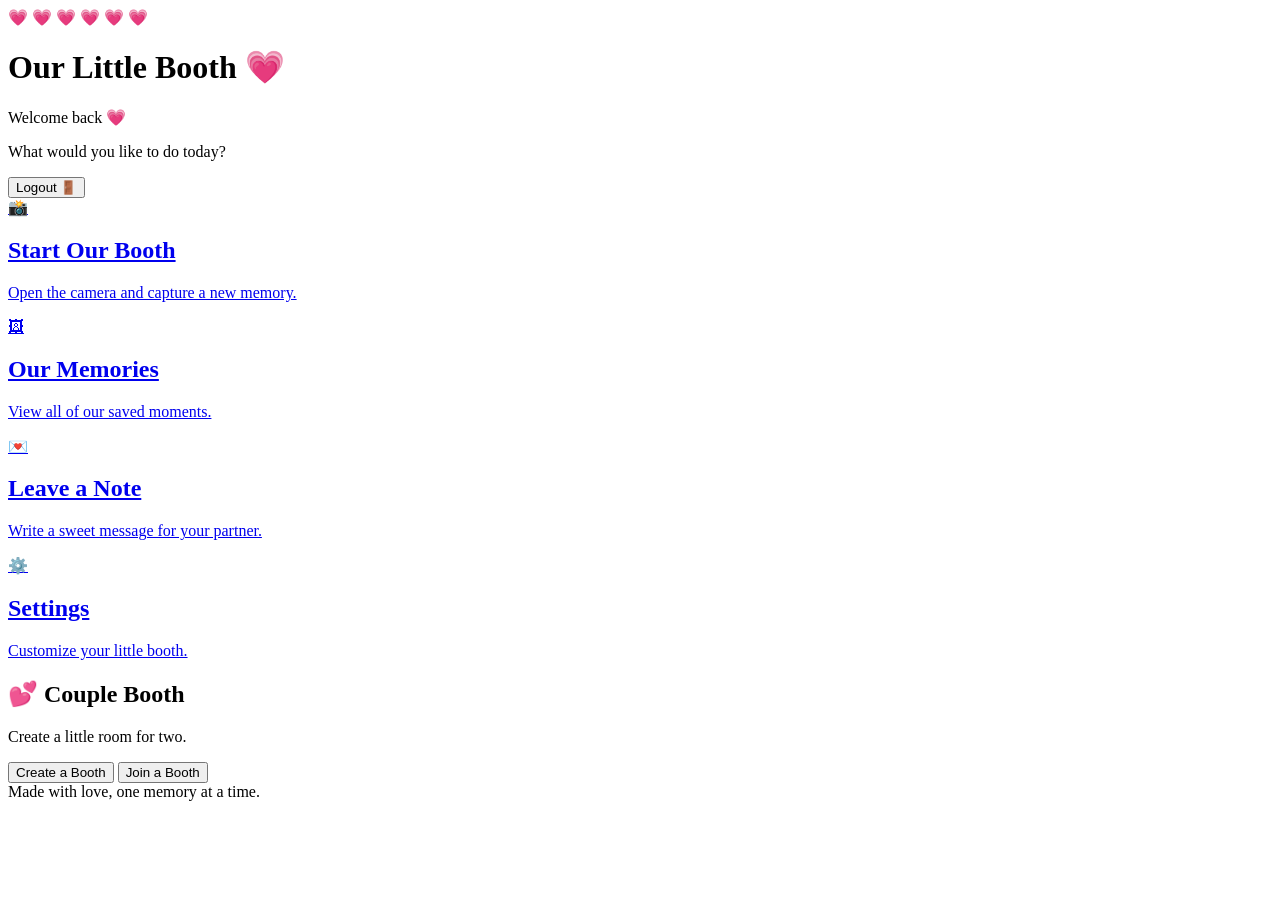
==== home.html @ 0049bf6f "Add files via upload" ====
<!DOCTYPE html>
<html lang="en">
<head>
  <meta charset="UTF-8">
  <meta name="viewport" content="width=device-width, initial-scale=1.0">
  <title>Home 💗 | Our Little Booth</title>

  <!-- js/supabase.js must load before this gate check runs — it
       provides requireAuth(), which sends you to login.html if you're
       not signed in. Runs as early as possible, before the page paints. -->
  <script src="js/supabase.js"></script>
  <script>
    requireAuth();
  </script>

  <!-- Applies saved Appearance/Experience settings before the page paints,
       so there's no flash of the default theme/animations on load. -->
  <script>
    (function () {
      var theme = localStorage.getItem("olbTheme");
      if (theme === "lavender") document.documentElement.setAttribute("data-theme", "lavender");

      var animations = localStorage.getItem("olbAnimations");
      if (animations === "off") document.documentElement.setAttribute("data-animations", "off");
    })();
  </script>

  <!-- Google Fonts: Poppins for headings, Nunito for body text -->
  <link rel="preconnect" href="https://fonts.googleapis.com">
  <link href="https://fonts.googleapis.com/css2?family=Nunito:wght@400;600&family=Poppins:wght@600;700&display=swap" rel="stylesheet">

  <link rel="stylesheet" href="css/style.css">
</head>
<body>

  <!-- Floating heart decorations, purely CSS-animated -->
  <span class="heart heart-1">💗</span>
  <span class="heart heart-2">💗</span>
  <span class="heart heart-3">💗</span>
  <span class="heart heart-4">💗</span>
  <span class="heart heart-5">💗</span>
  <span class="heart heart-6">💗</span>

  <header class="header">
    <h1 class="title">Our Little Booth 💗</h1>
    <p class="subtitle" id="welcomeMessage">Welcome back 💗</p>
    <p class="subtitle">What would you like to do today?</p>
    <button type="button" class="back-link" id="logoutBtn">Logout 🚪</button>
  </header>

  <main class="card-grid">
    <a href="booth.html" class="action-card">
      <div class="action-icon">📸</div>
      <h2 class="action-title">Start Our Booth</h2>
      <p class="action-desc">Open the camera and capture a new memory.</p>
    </a>

    <a href="memories.html" class="action-card">
      <div class="action-icon">🖼</div>
      <h2 class="action-title">Our Memories</h2>
      <p class="action-desc">View all of our saved moments.</p>
    </a>

    <a href="notes.html" class="action-card">
      <div class="action-icon">💌</div>
      <h2 class="action-title">Leave a Note</h2>
      <p class="action-desc">Write a sweet message for your partner.</p>
    </a>

    <a href="settings.html" class="action-card">
      <div class="action-icon">⚙️</div>
      <h2 class="action-title">Settings</h2>
      <p class="action-desc">Customize your little booth.</p>
    </a>
  </main>

  <section class="panel couple-panel">
    <h2 class="panel-title">💕 Couple Booth</h2>
    <p class="couple-intro">Create a little room for two.</p>

    <div class="couple-actions">
      <button type="button" class="btn" id="createBoothBtn">Create a Booth</button>
      <button type="button" class="btn-secondary" id="joinBoothBtn">Join a Booth</button>
    </div>
    <p class="couple-error" id="createError" hidden></p>

    <!-- Shown after "Join a Booth" is clicked -->
    <div class="couple-reveal" id="joinReveal" hidden>
      <div class="form-group">
        <label for="joinCodeInput">Enter your room code</label>
        <input type="text" id="joinCodeInput" name="joinCodeInput" placeholder="e.g. LOVE42" maxlength="6">
      </div>
      <button type="button" class="btn" id="joinBoothSubmitBtn">Join Booth 💗</button>
      <p class="couple-error" id="joinError" hidden></p>
    </div>
  </section>

  <footer class="footer">Made with love, one memory at a time.</footer>

  <script>
    // requireAuth() (called earlier, in <head>) guarantees a session
    // exists by the time this runs, so getCurrentUser() is safe here.
    const currentUser = getCurrentUser();
    document.getElementById("welcomeMessage").textContent =
      "Welcome back, " + (currentUser.displayName || currentUser.email) + " 💗";

    document.getElementById("logoutBtn").addEventListener("click", function () {
      logOut().then(function () {
        window.location.href = "login.html";
      });
    });
  </script>

  <!-- js/room.js and js/realtime.js must load before this script — they
       provide the room-code storage and Supabase Realtime functions
       (createRoom()/joinRoom()) used below. -->
  <script src="js/room.js"></script>
  <script src="js/realtime.js"></script>
  <script>
    // Couple Booth: Create/Join now talk to Supabase in real time
    // (see js/realtime.js) — a room only "exists" once it's a row in
    // the `rooms` table, and joining checks that row before letting
    // you into booth.html.
    const createBoothBtn = document.getElementById("createBoothBtn");
    const createError = document.getElementById("createError");
    const joinBoothBtn = document.getElementById("joinBoothBtn");
    const joinReveal = document.getElementById("joinReveal");
    const joinCodeInput = document.getElementById("joinCodeInput");
    const joinBoothSubmitBtn = document.getElementById("joinBoothSubmitBtn");
    const joinError = document.getElementById("joinError");

    // A valid room code is exactly 6 letters/numbers (matches the shape
    // generateRoomCode() in js/room.js produces).
    const ROOM_CODE_PATTERN = /^[A-Z0-9]{6}$/;

    createBoothBtn.addEventListener("click", function () {
      createError.hidden = true;
      createBoothBtn.disabled = true;
      createBoothBtn.textContent = "Creating...";

      createRoom()
        .then(function (code) {
          saveRoomCode(code);
          window.location.href = "booth.html";
        })
        .catch(function () {
          createError.textContent = "Couldn't create a booth. Please try again 💗";
          createError.hidden = false;
          createBoothBtn.disabled = false;
          createBoothBtn.textContent = "Create a Booth";
        });
    });

    joinBoothBtn.addEventListener("click", function () {
      joinReveal.hidden = false;
      joinError.hidden = true;
      joinCodeInput.focus();
    });

    // Typing again after a failed attempt clears the error instead of
    // leaving it stuck on screen.
    joinCodeInput.addEventListener("input", function () {
      joinError.hidden = true;
    });

    joinBoothSubmitBtn.addEventListener("click", function () {
      const code = joinCodeInput.value.trim().toUpperCase();

      if (!ROOM_CODE_PATTERN.test(code)) {
        joinError.textContent = "Please enter a valid booth code 💗";
        joinError.hidden = false;
        joinCodeInput.focus();
        return;
      }

      joinError.hidden = true;
      joinBoothSubmitBtn.disabled = true;
      joinBoothSubmitBtn.textContent = "Joining...";

      joinRoom(code)
        .then(function () {
          saveRoomCode(code);
          window.location.href = "booth.html";
        })
        .catch(function (error) {
          if (error.type === "not_found") {
            joinError.textContent = "That booth code doesn't exist 💗";
          } else if (error.type === "room_full") {
            joinError.textContent = "This booth is already full 💗";
          } else {
            joinError.textContent = "Couldn't join this booth. Please try again 💗";
          }
          joinError.hidden = false;
        })
        .finally(function () {
          joinBoothSubmitBtn.disabled = false;
          joinBoothSubmitBtn.textContent = "Join Booth 💗";
        });
    });
  </script>

</body>
</html>
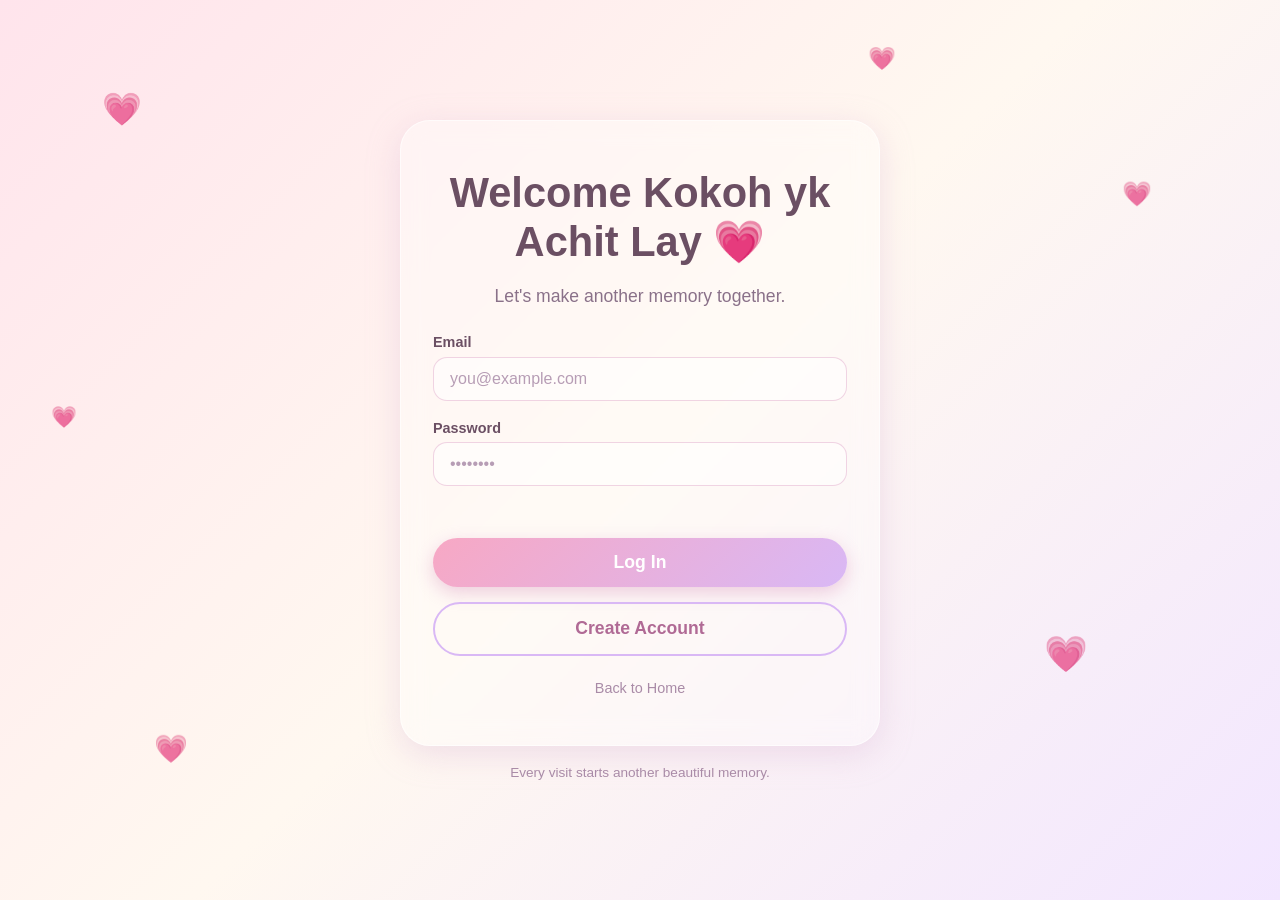
==== commit b76ed357: "Fix booth creation" ====
--- a/home.html
+++ b/home.html
@@ -143,7 +143,8 @@
           saveRoomCode(code);
           window.location.href = "booth.html";
         })
-        .catch(function () {
+        .catch(function (error) {
+          console.error("[ROOM] Create Booth failed:", error);
           createError.textContent = "Couldn't create a booth. Please try again 💗";
           createError.hidden = false;
           createBoothBtn.disabled = false;
--- a/css/style.css
+++ b/css/style.css
@@ -0,0 +1,1222 @@
+/* ---------- Base ---------- */
+
+* {
+  margin: 0;
+  padding: 0;
+  box-sizing: border-box;
+}
+
+body {
+  min-height: 100vh;
+  display: flex;
+  flex-direction: column;
+  align-items: center;
+  justify-content: center;
+  gap: 1.2rem;
+  padding: 2rem 1rem;
+  overflow-x: hidden;
+  font-family: "Nunito", sans-serif;
+
+  /* Pastel pink to cream gradient background */
+  background: linear-gradient(135deg, #ffe4ec 0%, #fff8f0 50%, #f2e6ff 100%);
+}
+
+/* ---------- Glassmorphism card ---------- */
+
+.card {
+  position: relative;
+  z-index: 2;
+  width: 90%;
+  max-width: 480px;
+  text-align: center;
+  padding: 3rem 2rem;
+  border-radius: 30px;
+
+  /* Frosted glass look */
+  background: rgba(255, 255, 255, 0.35);
+  backdrop-filter: blur(12px);
+  -webkit-backdrop-filter: blur(12px);
+  border: 1px solid rgba(255, 255, 255, 0.6);
+  box-shadow: 0 8px 32px rgba(216, 175, 210, 0.35);
+
+  /* Gentle fade-in on page load */
+  animation: fadeIn 1.2s ease-out;
+}
+
+.title {
+  font-family: "Poppins", sans-serif;
+  font-size: clamp(1.8rem, 5vw, 2.6rem);
+  color: #6b4f63;
+}
+
+.subtitle {
+  margin-top: 1rem;
+  font-size: clamp(0.95rem, 2.5vw, 1.1rem);
+  line-height: 1.6;
+  color: #8a7189;
+}
+
+/* ---------- Logo ---------- */
+
+.logo {
+  font-size: 2rem;
+  margin-bottom: 0.5rem;
+}
+
+/* ---------- Quote ---------- */
+
+.quote {
+  margin-top: 0.75rem;
+  font-size: clamp(0.85rem, 2.2vw, 0.95rem);
+  font-style: italic;
+  line-height: 1.6;
+  color: #a98ba7;
+}
+
+/* ---------- Button ---------- */
+
+.btn {
+  display: inline-block;
+  margin-top: 2rem;
+  padding: 0.9rem 2.2rem;
+  font-family: "Nunito", sans-serif;
+  font-size: 1.1rem;
+  font-weight: 600;
+  color: #ffffff;
+  text-decoration: none;
+  background: linear-gradient(135deg, #f7a8c4, #d9b8f5);
+  border: none;
+  border-radius: 50px;
+  cursor: pointer;
+  box-shadow: 0 6px 18px rgba(217, 150, 190, 0.45);
+  transition: transform 0.25s ease, box-shadow 0.25s ease;
+}
+
+.btn:hover {
+  transform: translateY(-3px);
+  box-shadow: 0 10px 24px rgba(217, 150, 190, 0.55);
+}
+
+/* ---------- Form ---------- */
+
+.form {
+  margin-top: 1.5rem;
+  text-align: left;
+}
+
+.form-group {
+  margin-bottom: 1.2rem;
+}
+
+.form-group label {
+  display: block;
+  margin-bottom: 0.4rem;
+  font-size: 0.9rem;
+  font-weight: 600;
+  color: #6b4f63;
+}
+
+.form-group input,
+.form-group textarea {
+  width: 100%;
+  padding: 0.75rem 1rem;
+  font-family: "Nunito", sans-serif;
+  font-size: 1rem;
+  color: #6b4f63;
+  background: rgba(255, 255, 255, 0.5);
+  border: 1px solid rgba(217, 150, 190, 0.4);
+  border-radius: 14px;
+  outline: none;
+  transition: border-color 0.25s ease, box-shadow 0.25s ease;
+}
+
+.form-group textarea {
+  resize: vertical;
+  min-height: 4.5rem;
+}
+
+.form-group input::placeholder,
+.form-group textarea::placeholder {
+  color: #b79db5;
+}
+
+.form-group input:focus,
+.form-group textarea:focus {
+  border-color: #f7a8c4;
+  box-shadow: 0 0 0 3px rgba(247, 168, 196, 0.3);
+}
+
+.form .btn {
+  width: 100%;
+  text-align: center;
+}
+
+/* ---------- Auth message (login.html) ---------- */
+
+.auth-message {
+  margin-top: 1.2rem;
+  font-size: 0.9rem;
+  font-weight: 600;
+  text-align: center;
+  color: #6b4f63;
+}
+
+.auth-message.error {
+  color: #c96a6a;
+}
+
+/* ---------- Secondary button ---------- */
+
+.btn-secondary {
+  display: inline-block;
+  width: 100%;
+  margin-top: 0.9rem;
+  padding: 0.9rem 2.2rem;
+  font-family: "Nunito", sans-serif;
+  font-size: 1.1rem;
+  font-weight: 600;
+  color: #b06a95;
+  text-decoration: none;
+  background: transparent;
+  border: 2px solid #d9b8f5;
+  border-radius: 50px;
+  cursor: pointer;
+  transition: transform 0.25s ease, background 0.25s ease;
+}
+
+.btn-secondary:hover {
+  transform: translateY(-3px);
+  background: rgba(217, 184, 245, 0.15);
+}
+
+/* ---------- Back link ---------- */
+
+.back-link {
+  display: inline-block;
+  margin-top: 1.5rem;
+  font-size: 0.9rem;
+  color: #a98ba7;
+  text-decoration: none;
+}
+
+.back-link:hover {
+  text-decoration: underline;
+}
+
+/* Lets a <button class="back-link"> (e.g. Logout) look identical to
+   the <a class="back-link"> version above, instead of a browser-default
+   button box. */
+button.back-link {
+  background: none;
+  border: none;
+  padding: 0;
+  font-family: inherit;
+  cursor: pointer;
+}
+
+/* ---------- Header (Home page) ---------- */
+
+.header {
+  position: relative;
+  z-index: 2;
+  text-align: center;
+  animation: fadeIn 1.2s ease-out;
+}
+
+.header .subtitle {
+  margin-top: 0.4rem;
+}
+
+/* ---------- Card grid (Home page) ---------- */
+
+.card-grid {
+  position: relative;
+  z-index: 2;
+  width: 100%;
+  max-width: 900px;
+  display: grid;
+  grid-template-columns: repeat(auto-fit, minmax(220px, 1fr));
+  gap: 1.5rem;
+}
+
+.action-card {
+  /* Reset link defaults so an <a class="action-card"> looks identical
+     to the plain <article> version used for the not-yet-built cards. */
+  display: block;
+  text-decoration: none;
+  color: inherit;
+
+  text-align: center;
+  padding: 2rem 1.5rem;
+  border-radius: 24px;
+
+  /* Same frosted glass language as the main .card */
+  background: rgba(255, 255, 255, 0.35);
+  backdrop-filter: blur(12px);
+  -webkit-backdrop-filter: blur(12px);
+  border: 1px solid rgba(255, 255, 255, 0.6);
+  box-shadow: 0 8px 32px rgba(216, 175, 210, 0.35);
+
+  animation: fadeIn 1.2s ease-out;
+  transition: transform 0.25s ease, box-shadow 0.25s ease;
+}
+
+.action-card:hover {
+  transform: translateY(-4px);
+  box-shadow: 0 12px 28px rgba(216, 175, 210, 0.45);
+}
+
+.action-icon {
+  font-size: 2.2rem;
+  margin-bottom: 0.75rem;
+}
+
+.action-title {
+  font-family: "Poppins", sans-serif;
+  font-size: 1.15rem;
+  color: #6b4f63;
+  margin-bottom: 0.5rem;
+}
+
+.action-desc {
+  font-size: 0.9rem;
+  line-height: 1.5;
+  color: #8a7189;
+}
+
+/* ---------- Booth layout ---------- */
+
+.booth-layout {
+  position: relative;
+  z-index: 2;
+  width: 100%;
+  max-width: 900px;
+  display: grid;
+  grid-template-columns: 1fr 1fr;
+  gap: 1.5rem;
+}
+
+.panel {
+  padding: 2rem;
+  border-radius: 24px;
+
+  /* Same frosted glass language as the main .card */
+  background: rgba(255, 255, 255, 0.35);
+  backdrop-filter: blur(12px);
+  -webkit-backdrop-filter: blur(12px);
+  border: 1px solid rgba(255, 255, 255, 0.6);
+  box-shadow: 0 8px 32px rgba(216, 175, 210, 0.35);
+
+  animation: fadeIn 1.2s ease-out;
+}
+
+.camera-panel {
+  display: flex;
+  flex-direction: column;
+  align-items: center;
+  justify-content: center;
+  gap: 1.2rem;
+}
+
+/* Holds the "You" box (always) and the "Your Partner" box (Couple
+   Booth rooms only, added by JS once a WebRTC call starts). A single
+   column keeps the solo layout exactly as it was before. */
+.camera-grid {
+  display: grid;
+  grid-template-columns: 1fr;
+  gap: 1rem;
+  width: 100%;
+}
+
+.camera-grid.dual {
+  grid-template-columns: 1fr 1fr;
+}
+
+.camera-box {
+  display: flex;
+  flex-direction: column;
+  gap: 0.5rem;
+  width: 100%;
+}
+
+.camera-box-label {
+  font-family: "Poppins", sans-serif;
+  font-weight: 600;
+  font-size: 0.9rem;
+  color: #b06a95;
+  text-align: center;
+}
+
+.camera-connection-status {
+  font-size: 0.85rem;
+  color: #a98ba7;
+  text-align: center;
+}
+
+.camera-preview {
+  position: relative; /* anchors the countdown overlay to this box */
+  width: 100%;
+  min-height: 260px;
+  display: flex;
+  flex-direction: column;
+  align-items: center;
+  justify-content: center;
+  text-align: center;
+  gap: 0.75rem;
+  border-radius: 18px;
+  border: 2px dashed rgba(217, 150, 190, 0.5);
+  background: rgba(255, 255, 255, 0.25);
+  color: #8a7189;
+}
+
+/* ---------- Countdown overlay ---------- */
+
+.countdown-overlay {
+  display: none;
+  position: absolute;
+  inset: 0;
+  align-items: center;
+  justify-content: center;
+  border-radius: 18px;
+  background: rgba(107, 79, 99, 0.55);
+  color: #ffffff;
+  font-family: "Poppins", sans-serif;
+  font-size: clamp(2.5rem, 10vw, 4rem);
+  font-weight: 700;
+  text-shadow: 0 4px 12px rgba(0, 0, 0, 0.3);
+}
+
+/* Added by JS right before a countdown starts, removed once it ends */
+.countdown-overlay.active {
+  display: flex;
+}
+
+.camera-icon {
+  font-size: 3rem;
+}
+
+/* Once the webcam feed is showing, the preview no longer needs the
+   dashed "placeholder" look, just the rounded frame around the video. */
+.camera-preview.camera-active {
+  border-style: solid;
+  border-color: transparent;
+  background: transparent;
+  padding: 0;
+}
+
+.camera-preview video {
+  width: 100%;
+  height: 100%;
+  min-height: 260px;
+  object-fit: cover;
+  border-radius: 18px;
+  display: block;
+
+  /* Smooths out filter changes as Beauty Mode sliders are dragged */
+  transition: filter 0.15s ease;
+}
+
+.form-group select {
+  width: 100%;
+  padding: 0.75rem 1rem;
+  font-family: "Nunito", sans-serif;
+  font-size: 1rem;
+  color: #6b4f63;
+  background: rgba(255, 255, 255, 0.5);
+  border: 1px solid rgba(217, 150, 190, 0.4);
+  border-radius: 14px;
+  outline: none;
+  transition: border-color 0.25s ease, box-shadow 0.25s ease;
+}
+
+.form-group select:focus {
+  border-color: #f7a8c4;
+  box-shadow: 0 0 0 3px rgba(247, 168, 196, 0.3);
+}
+
+.booth-actions {
+  display: flex;
+  flex-direction: column;
+  gap: 0.9rem;
+  margin-top: 1.5rem;
+}
+
+.booth-actions .btn,
+.booth-actions .btn-secondary {
+  width: 100%;
+  margin-top: 0;
+}
+
+/* Dimmed, non-interactive look while a button's action isn't available yet
+   (e.g. Take Photo before the webcam has finished loading) */
+.btn:disabled,
+.btn-secondary:disabled {
+  opacity: 0.5;
+  cursor: not-allowed;
+  transform: none;
+  box-shadow: none;
+}
+
+/* ---------- Beauty controls ---------- */
+
+.panel-title {
+  font-family: "Poppins", sans-serif;
+  font-size: 1.15rem;
+  color: #6b4f63;
+  text-align: center;
+  margin-bottom: 1.5rem;
+}
+
+/* ---------- Toggle rows (checkboxes) ---------- */
+
+.toggle-row {
+  display: flex;
+  align-items: center;
+  gap: 0.6rem;
+  width: 100%;
+  max-width: 900px;
+  margin: 0 auto 1.5rem;
+  font-size: 0.95rem;
+  font-weight: 600;
+  color: #6b4f63;
+  cursor: pointer;
+}
+
+.toggle-row input[type="checkbox"] {
+  width: 1.2rem;
+  height: 1.2rem;
+  accent-color: #d9799e;
+  cursor: pointer;
+}
+
+/* ---------- Animated toggle switch (Enable Beauty Mode) ---------- */
+
+/* The pill-shaped track. The real checkbox lives inside it, stretched
+   to cover it and hidden with opacity so clicking/tapping/keyboard
+   focus still work normally — only the look is replaced. */
+.toggle-switch {
+  position: relative;
+  display: inline-flex;
+  width: 46px;
+  height: 26px;
+  flex-shrink: 0;
+}
+
+.toggle-switch input[type="checkbox"] {
+  position: absolute;
+  inset: 0;
+  width: 100%;
+  height: 100%;
+  margin: 0;
+  opacity: 0;
+  cursor: pointer;
+  z-index: 1;
+}
+
+/* The visible track + sliding knob, drawn from the checkbox's sibling span. */
+.toggle-slider {
+  position: absolute;
+  inset: 0;
+  border-radius: 50px;
+  background: rgba(217, 150, 190, 0.35);
+  border: 1px solid rgba(217, 150, 190, 0.5);
+  transition: background 0.25s ease, border-color 0.25s ease;
+}
+
+.toggle-slider::before {
+  content: "";
+  position: absolute;
+  top: 2px;
+  left: 2px;
+  width: 20px;
+  height: 20px;
+  border-radius: 50%;
+  background: #ffffff;
+  box-shadow: 0 2px 6px rgba(217, 150, 190, 0.5);
+  transition: transform 0.25s ease;
+}
+
+/* Checked state: pastel gradient track, knob slides to the right. */
+.toggle-switch input[type="checkbox"]:checked ~ .toggle-slider {
+  background: linear-gradient(135deg, #f7a8c4, #d9b8f5);
+  border-color: transparent;
+}
+
+.toggle-switch input[type="checkbox"]:checked ~ .toggle-slider::before {
+  transform: translateX(20px);
+}
+
+.toggle-switch input[type="checkbox"]:focus-visible ~ .toggle-slider {
+  box-shadow: 0 0 0 3px rgba(247, 168, 196, 0.4);
+}
+
+.beauty-controls {
+  width: 100%;
+  max-width: 900px;
+  margin: 0 auto;
+  display: grid;
+  grid-template-columns: repeat(auto-fit, minmax(220px, 1fr));
+  gap: 1.5rem;
+}
+
+/* Dimmed, non-interactive look while Beauty Mode is off */
+.beauty-controls input[type="range"]:disabled {
+  opacity: 0.45;
+  cursor: not-allowed;
+}
+
+.slider-group {
+  display: flex;
+  flex-direction: column;
+  gap: 0.5rem;
+}
+
+.slider-group label {
+  font-size: 0.9rem;
+  font-weight: 600;
+  color: #6b4f63;
+}
+
+/* Rounded pastel slider track + thumb.
+   Sliders need separate -webkit-/-moz- rules because browsers
+   don't share one standard way to restyle them yet. */
+.slider-group input[type="range"] {
+  -webkit-appearance: none;
+  appearance: none;
+  width: 100%;
+  height: 8px;
+  border-radius: 50px;
+  background: linear-gradient(135deg, #f7a8c4, #d9b8f5);
+  outline: none;
+  cursor: pointer;
+}
+
+.slider-group input[type="range"]::-webkit-slider-thumb {
+  -webkit-appearance: none;
+  appearance: none;
+  width: 20px;
+  height: 20px;
+  border-radius: 50%;
+  background: #ffffff;
+  border: 2px solid #d9799e;
+  box-shadow: 0 2px 6px rgba(217, 150, 190, 0.5);
+}
+
+.slider-group input[type="range"]::-moz-range-thumb {
+  width: 20px;
+  height: 20px;
+  border-radius: 50%;
+  background: #ffffff;
+  border: 2px solid #d9799e;
+  box-shadow: 0 2px 6px rgba(217, 150, 190, 0.5);
+}
+
+/* ---------- Recent Memories ---------- */
+
+.recent-memories-panel {
+  width: 100%;
+  max-width: 900px;
+}
+
+.gallery-link-row {
+  text-align: center;
+  margin-top: 1.5rem;
+}
+
+.memories-grid {
+  display: grid;
+  /* auto-fill + minmax means this reflows on its own at any screen size —
+     no extra media query needed for the responsive requirement. */
+  grid-template-columns: repeat(auto-fill, minmax(200px, 1fr));
+  gap: 1.5rem;
+}
+
+.memories-empty {
+  grid-column: 1 / -1;
+  text-align: center;
+  padding: 2rem;
+  border-radius: 18px;
+  border: 2px dashed rgba(217, 150, 190, 0.5);
+  background: rgba(255, 255, 255, 0.25);
+  color: #8a7189;
+  font-size: 0.95rem;
+}
+
+.memories-empty-icon {
+  font-size: 2.5rem;
+  margin-bottom: 0.75rem;
+}
+
+.memories-empty-title {
+  font-family: "Poppins", sans-serif;
+  font-weight: 700;
+  color: #6b4f63;
+  margin-bottom: 0.3rem;
+}
+
+/* ---------- Gallery nav (memories.html) ---------- */
+
+.gallery-nav {
+  position: relative;
+  z-index: 2;
+  width: 100%;
+  max-width: 900px;
+  display: flex;
+  gap: 1rem;
+  justify-content: center;
+}
+
+.gallery-nav .btn,
+.gallery-nav .btn-secondary {
+  margin-top: 0;
+  width: auto;
+  flex: 1;
+  max-width: 260px;
+  text-align: center;
+}
+
+@media (max-width: 480px) {
+  .gallery-nav {
+    flex-direction: column;
+  }
+
+  .gallery-nav .btn,
+  .gallery-nav .btn-secondary {
+    max-width: none;
+  }
+}
+
+/* ---------- Notes (notes.html) ---------- */
+
+.note-form-panel,
+.notes-panel {
+  position: relative;
+  z-index: 2;
+  width: 100%;
+  max-width: 600px;
+}
+
+.notes-grid {
+  display: grid;
+  grid-template-columns: repeat(auto-fill, minmax(220px, 1fr));
+  gap: 1.25rem;
+}
+
+.note-card {
+  position: relative;
+  background: #fffdf7;
+  border-radius: 16px;
+  padding: 1.2rem 1.1rem 1rem;
+  box-shadow: 0 10px 26px rgba(216, 175, 210, 0.4);
+  animation: fadeIn 0.5s ease-out;
+}
+
+.note-card-heart {
+  position: absolute;
+  top: -10px;
+  right: -8px;
+  font-size: 1.4rem;
+  transform: rotate(15deg);
+  animation: float 6s ease-in-out infinite;
+}
+
+.note-card-text {
+  font-family: "Caveat", cursive;
+  font-size: 1.3rem;
+  line-height: 1.4;
+  color: #6b4f63;
+  white-space: pre-wrap;
+  word-break: break-word;
+}
+
+.note-card-meta {
+  margin-top: 0.75rem;
+  font-size: 0.75rem;
+  color: #a98ba7;
+  display: flex;
+  justify-content: space-between;
+  align-items: center;
+  gap: 0.5rem;
+}
+
+.note-card-from {
+  font-weight: 600;
+  color: #b06a95;
+}
+
+.note-card-delete {
+  background: transparent;
+  border: none;
+  cursor: pointer;
+  font-size: 0.95rem;
+  line-height: 1;
+  color: #c9899f;
+  transition: transform 0.2s ease;
+}
+
+.note-card-delete:hover {
+  transform: scale(1.15);
+}
+
+/* ---------- Polaroid card ---------- */
+
+.polaroid-card {
+  position: relative; /* anchors the small heart sticker below */
+  display: flex;
+  flex-direction: column;
+  background: #ffffff;
+  border-radius: 16px;
+  /* Thin border on top/left/right, no bottom padding here — the
+     larger "bottom border" is .polaroid-bottom's own padding below. */
+  padding: 14px 14px 0;
+  box-shadow: 0 10px 26px rgba(216, 175, 210, 0.4);
+  animation: fadeIn 0.5s ease-out;
+}
+
+/* Small heart sticker in the corner of a gallery Polaroid (memories.html) */
+.polaroid-heart {
+  position: absolute;
+  top: -10px;
+  right: -8px;
+  font-size: 1.4rem;
+  transform: rotate(15deg);
+  animation: float 6s ease-in-out infinite;
+}
+
+.polaroid-photo {
+  width: 100%;
+  aspect-ratio: 4 / 3;
+  object-fit: cover;
+  border-radius: 10px;
+  display: block;
+}
+
+/* The larger bottom border: holds the auto-added title/date and the
+   handwritten-style caption, like the white strip on a real Polaroid. */
+.polaroid-bottom {
+  padding: 0.75rem 0.25rem 1.1rem;
+  text-align: center;
+}
+
+.polaroid-title {
+  font-family: "Poppins", sans-serif;
+  font-size: 0.85rem;
+  font-weight: 700;
+  color: #b06a95;
+}
+
+.polaroid-datetime {
+  margin-top: 0.15rem;
+  font-size: 0.75rem;
+  color: #a98ba7;
+}
+
+.polaroid-caption {
+  width: 100%;
+  margin-top: 0.6rem;
+  padding: 0.3rem 0.5rem;
+  border: none;
+  border-bottom: 1px dashed rgba(217, 150, 190, 0.5);
+  background: transparent;
+  resize: none;
+  overflow: hidden;
+  font-family: "Caveat", cursive;
+  font-size: 1.2rem;
+  color: #6b4f63;
+  text-align: center;
+  outline: none;
+  transition: border-color 0.25s ease;
+}
+
+.polaroid-caption::placeholder {
+  color: #c9b3c7;
+  font-family: "Caveat", cursive;
+}
+
+.polaroid-caption:focus {
+  border-color: #f7a8c4;
+}
+
+/* Read-only caption text used on the memories.html gallery cards
+   (same handwritten look as .polaroid-caption, but a <p>, not an input). */
+.polaroid-caption-text {
+  margin-top: 0.6rem;
+  padding: 0.3rem 0.5rem;
+  border-bottom: 1px dashed rgba(217, 150, 190, 0.5);
+  font-family: "Caveat", cursive;
+  font-size: 1.2rem;
+  color: #6b4f63;
+  text-align: center;
+}
+
+.polaroid-actions {
+  display: flex;
+  gap: 0.5rem;
+  margin-top: 0.85rem;
+}
+
+.polaroid-btn {
+  flex: 1;
+  padding: 0.45rem 0.3rem;
+  font-family: "Nunito", sans-serif;
+  font-size: 0.78rem;
+  font-weight: 600;
+  color: #b06a95;
+  background: transparent;
+  border: 1.5px solid #d9b8f5;
+  border-radius: 50px;
+  cursor: pointer;
+  transition: transform 0.2s ease, background 0.2s ease;
+}
+
+.polaroid-btn:hover {
+  transform: translateY(-2px);
+  background: rgba(217, 184, 245, 0.15);
+}
+
+/* The Delete button gets a soft red tint so it reads as the "undo-able,
+   but be sure" action among the three. */
+.polaroid-btn.delete {
+  border-color: #f3a6a6;
+  color: #c96a6a;
+}
+
+/* ---------- Couple Booth (home.html) ---------- */
+
+.couple-panel {
+  width: 100%;
+  max-width: 600px;
+  text-align: center;
+}
+
+.couple-intro {
+  margin-top: 0.4rem;
+  font-size: 0.95rem;
+  color: #8a7189;
+}
+
+.couple-actions {
+  display: flex;
+  gap: 1rem;
+  margin-top: 1.5rem;
+}
+
+.couple-actions .btn,
+.couple-actions .btn-secondary {
+  flex: 1;
+  margin-top: 0;
+}
+
+.couple-reveal {
+  margin-top: 1.5rem;
+  padding-top: 1.5rem;
+  border-top: 1px dashed rgba(217, 150, 190, 0.4);
+}
+
+.couple-reveal .form-group {
+  text-align: left;
+}
+
+.couple-reveal-label {
+  font-size: 0.9rem;
+  font-weight: 600;
+  color: #6b4f63;
+}
+
+.couple-code {
+  margin-top: 0.5rem;
+  font-family: "Poppins", sans-serif;
+  font-size: 2rem;
+  font-weight: 700;
+  letter-spacing: 0.15em;
+  color: #b06a95;
+}
+
+.couple-reveal-hint {
+  margin-top: 0.4rem;
+  font-size: 0.85rem;
+  color: #a98ba7;
+}
+
+.couple-error {
+  margin-top: 0.75rem;
+  font-size: 0.85rem;
+  font-weight: 600;
+  color: #c96a6a;
+  text-align: center;
+}
+
+@media (max-width: 480px) {
+  .couple-actions {
+    flex-direction: column;
+  }
+}
+
+/* ---------- Couple Room panel (booth.html) ---------- */
+
+.couple-room-panel {
+  width: 100%;
+  max-width: 900px;
+  text-align: center;
+}
+
+/* Large, full-width primary button to match Copy Code/Leave Booth below it */
+.couple-room-panel .btn {
+  width: 100%;
+  text-align: center;
+}
+
+.room-status {
+  margin-top: 1.5rem;
+  font-size: 0.9rem;
+  color: #a98ba7;
+}
+
+/* Small pulsing dot next to "Waiting for your partner..." so the
+   waiting state reads as alive, not stuck. */
+.status-dot {
+  display: inline-block;
+  width: 8px;
+  height: 8px;
+  margin-right: 0.4rem;
+  border-radius: 50%;
+  background: #d9799e;
+  vertical-align: middle;
+  animation: pulseDot 1.6s ease-in-out infinite;
+}
+
+@keyframes pulseDot {
+  0%, 100% {
+    opacity: 1;
+    transform: scale(1);
+  }
+  50% {
+    opacity: 0.4;
+    transform: scale(0.7);
+  }
+}
+
+.participants-grid {
+  margin-top: 1.5rem;
+  display: flex;
+  flex-wrap: wrap;
+  align-items: center;
+  justify-content: center;
+  gap: 1rem;
+}
+
+.participant-card {
+  flex: 1;
+  min-width: 180px;
+  padding: 1.5rem 1rem;
+  border-radius: 18px;
+  border: 2px dashed rgba(217, 150, 190, 0.5);
+  background: rgba(255, 255, 255, 0.25);
+}
+
+/* The "+" connecting the two participant cards, like the two of you
+   joining one little room. */
+.participants-plus {
+  flex-shrink: 0;
+  font-size: 1.4rem;
+  font-weight: 700;
+  color: #d9799e;
+}
+
+.participant-card.waiting {
+  opacity: 0.75;
+}
+
+.participant-icon {
+  font-size: 2rem;
+  margin-bottom: 0.5rem;
+}
+
+.participant-name {
+  font-family: "Poppins", sans-serif;
+  font-weight: 600;
+  color: #6b4f63;
+}
+
+.participant-status {
+  margin-top: 0.3rem;
+  font-size: 0.85rem;
+  color: #8a7189;
+}
+
+.couple-note {
+  margin-top: 1.5rem;
+  font-size: 0.85rem;
+  color: #a98ba7;
+}
+
+/* ---------- Settings page ---------- */
+
+.settings-panel {
+  width: 100%;
+  max-width: 600px;
+  text-align: left;
+}
+
+.theme-options {
+  display: flex;
+  gap: 1rem;
+  margin-top: 0.75rem;
+}
+
+.theme-btn {
+  flex: 1;
+  margin-top: 0;
+}
+
+/* Highlights whichever theme button matches the saved olbTheme preference */
+.theme-btn.active {
+  background: linear-gradient(135deg, #f7a8c4, #d9b8f5);
+  color: #ffffff;
+  border-color: transparent;
+}
+
+/* Danger-tinted variant of .btn-secondary, same red as .polaroid-btn.delete */
+.btn-secondary.danger {
+  border-color: #f3a6a6;
+  color: #c96a6a;
+}
+
+.btn-secondary.danger:hover {
+  background: rgba(243, 166, 166, 0.15);
+}
+
+.settings-confirm {
+  margin-top: 1rem;
+  padding: 1rem;
+  border-radius: 16px;
+  border: 2px dashed rgba(243, 166, 166, 0.5);
+  background: rgba(255, 255, 255, 0.25);
+}
+
+.settings-confirm p {
+  font-size: 0.9rem;
+  color: #6b4f63;
+}
+
+.settings-confirm-actions {
+  display: flex;
+  gap: 1rem;
+  margin-top: 1rem;
+}
+
+.settings-confirm-actions .btn-secondary {
+  flex: 1;
+  margin-top: 0;
+}
+
+.settings-success {
+  margin-top: 1rem;
+  font-size: 0.9rem;
+  font-weight: 600;
+  color: #6b4f63;
+  text-align: center;
+}
+
+/* ---------- Lavender theme ----------
+   Additive-only: the default (pink) rules above are untouched, this just
+   overrides a handful of the most visible colors when olbTheme is saved
+   as "lavender" (applied via a data-theme attribute on <html>). */
+
+html[data-theme="lavender"] body {
+  background: linear-gradient(135deg, #f2e6ff 0%, #fff8f0 50%, #ffe4ec 100%);
+}
+
+html[data-theme="lavender"] .title {
+  color: #5d4a7a;
+}
+
+html[data-theme="lavender"] .btn {
+  background: linear-gradient(135deg, #d9b8f5, #c9a0f0);
+}
+
+html[data-theme="lavender"] .toggle-switch input[type="checkbox"]:checked ~ .toggle-slider {
+  background: linear-gradient(135deg, #d9b8f5, #c9a0f0);
+}
+
+html[data-theme="lavender"] .slider-group input[type="range"] {
+  background: linear-gradient(135deg, #d9b8f5, #c9a0f0);
+}
+
+/* ---------- Animations off (olbAnimations saved as "off") ---------- */
+
+html[data-animations="off"] * {
+  animation: none !important;
+}
+
+/* ---------- Footer ---------- */
+
+.footer {
+  position: relative;
+  z-index: 2;
+  font-size: 0.85rem;
+  color: #a98ba7;
+  text-align: center;
+}
+
+/* ---------- Floating hearts ---------- */
+
+.heart {
+  position: absolute;
+  z-index: 1;
+  font-size: 1.8rem;
+  opacity: 0.7;
+  animation: float 6s ease-in-out infinite;
+  user-select: none;
+}
+
+.heart-1 { top: 10%; left: 8%;  font-size: 2rem;   animation-delay: 0s; }
+.heart-2 { top: 20%; right: 10%; font-size: 1.5rem; animation-delay: 1s; }
+.heart-3 { bottom: 15%; left: 12%; font-size: 1.7rem; animation-delay: 2s; }
+.heart-4 { bottom: 25%; right: 15%; font-size: 2.2rem; animation-delay: 0.5s; }
+.heart-5 { top: 45%; left: 4%;  font-size: 1.3rem; animation-delay: 1.5s; }
+.heart-6 { top: 5%; right: 30%; font-size: 1.4rem; animation-delay: 2.5s; }
+
+/* ---------- Animations ---------- */
+
+@keyframes fadeIn {
+  from {
+    opacity: 0;
+    transform: translateY(20px);
+  }
+  to {
+    opacity: 1;
+    transform: translateY(0);
+  }
+}
+
+@keyframes float {
+  0%, 100% {
+    transform: translateY(0) rotate(0deg);
+  }
+  50% {
+    transform: translateY(-18px) rotate(8deg);
+  }
+}
+
+/* ---------- Responsive ---------- */
+
+@media (max-width: 480px) {
+  .card {
+    padding: 2.2rem 1.4rem;
+  }
+
+  .heart {
+    font-size: 1.2rem;
+  }
+}
+
+@media (max-width: 700px) {
+  .booth-layout {
+    grid-template-columns: 1fr;
+  }
+
+  .camera-grid.dual {
+    grid-template-columns: 1fr;
+  }
+}
